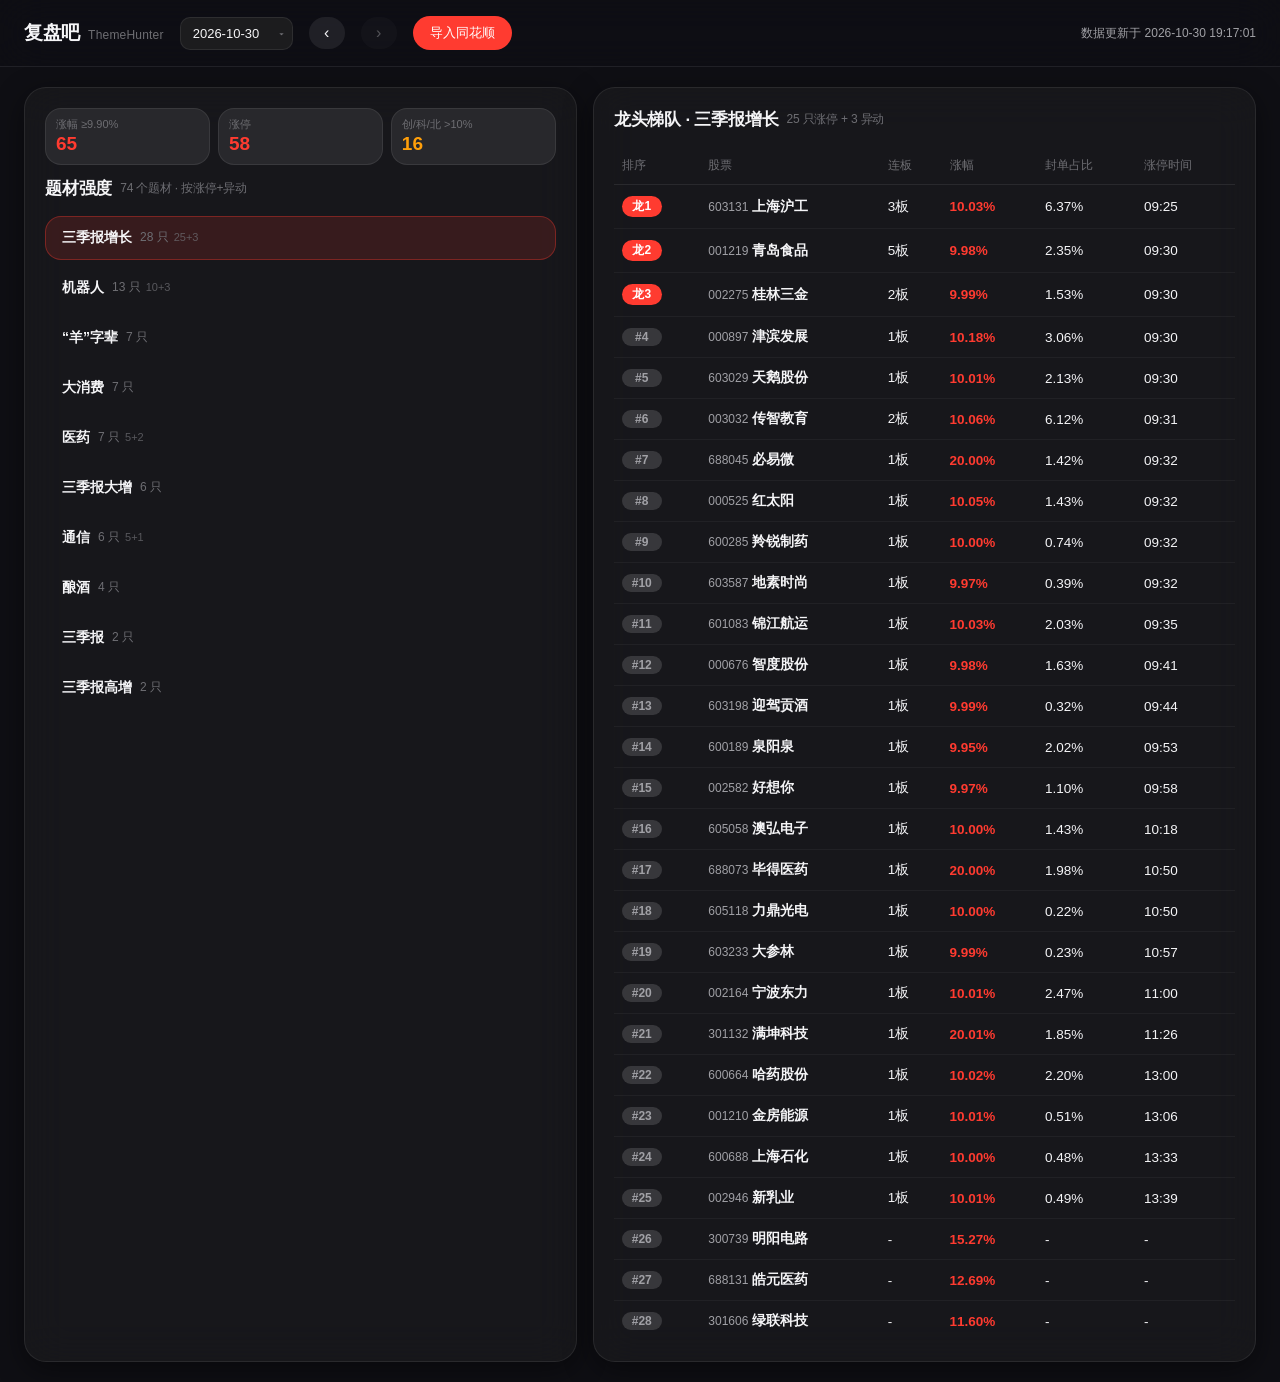
==== docs/index.html @ bc2ab932 "导入复盘吧（含静态站 + 框架同步）" ====
<!DOCTYPE html>
<html lang="zh-CN">
<head>
<meta charset="UTF-8">
<meta name="viewport" content="width=device-width, initial-scale=1.0, viewport-fit=cover">
<meta name="app-version" content="2">
<meta name="theme-color" content="#0f0f14" media="(prefers-color-scheme: dark)">
<meta name="theme-color" content="#f2f2f7" media="(prefers-color-scheme: light)">
<meta name="mobile-web-app-capable" content="yes">
<meta name="apple-mobile-web-app-capable" content="yes">
<meta name="apple-mobile-web-app-status-bar-style" content="black-translucent">
<meta name="apple-mobile-web-app-title" content="复盘吧">
<meta name="description" content="短线题材复盘：题材强度、龙头梯队、同花顺导入">
<link rel="manifest" href="./manifest.json">
<link rel="apple-touch-icon" href="[data-uri]">
<title>复盘吧 · ThemeHunter</title>
<link rel="stylesheet" href="./style.css?v=2">
</head>
<body class="static-page">
<header>
  <div class="head-row">
    <div class="brand">复盘吧 <span class="sub">ThemeHunter</span></div>
    <div class="date-field">
      <select id="dateSel" title="切换交易日"></select>
    </div>
  </div>
  <div class="head-row">
    <button id="btnPrev" title="更早的交易日">‹</button>
    <button id="btnNext" title="更新的交易日">›</button>
    <button id="btnThs" class="primary" title="生成同花顺导入用的代码图 / TXT">导入同花顺</button>
  </div>
  <div class="status" id="statusBar">加载中…</div>
</header>

<main>
  <section class="left">
    <div class="breadth" id="breadth">
      <div class="bd-card" id="bdUpCard">
        <span class="bd-label">涨幅 ≥9.90%</span>
        <span class="bd-num" id="bdUp">-</span>
      </div>
      <div class="bd-card" id="bdZtCard">
        <span class="bd-label">涨停</span>
        <span class="bd-num" id="bdZt">-</span>
      </div>
      <div class="bd-card" id="bdTechCard">
        <span class="bd-label">创/科/北 &gt;10%</span>
        <span class="bd-num" id="bdTech">-</span>
      </div>
    </div>
    <div class="bd-hint" id="bdHint"></div>
    <h2>题材强度 <span id="themeCount"></span></h2>
    <div id="themeList"></div>
    <div class="unassigned" id="unassignedBox" hidden>
      <div class="unassigned-head">未归纳个股 <b id="unassignedCount">0</b></div>
      <div id="unassignedList"></div>
    </div>
  </section>

  <section class="right">
    <div class="right-head">
      <h2 id="leaderTitle">龙头梯队 <span class="hint"><span class="only-wide">← 点击左侧题材查看</span><span class="only-narrow">↑ 先选上方题材</span></span></h2>
    </div>
    <table id="leaderTable">
      <thead>
        <tr>
          <th>排序</th><th>股票</th><th>连板</th><th>涨幅</th>
          <th>封单占比</th><th>涨停时间</th>
        </tr>
      </thead>
      <tbody></tbody>
    </table>
  </section>
</main>

<div id="thsModal" class="modal">
  <div class="modal-card">
    <div class="modal-head">
      <h3>导入同花顺 <span class="hint" id="thsSub"></span></h3>
      <button id="btnCloseThs" class="modal-close" title="关闭">×</button>
    </div>
    <div class="modal-body">
      <p class="ths-note" id="thsSummary"></p>
      <div class="ths-actions">
        <button id="thsImgBtn" class="primary">生成图片</button>
        <button id="thsTxtBtn">生成 TXT</button>
        <button id="thsCopyBtn">复制代码</button>
      </div>
      <div id="thsProgress" class="ths-note"></div>
      <div id="thsPreview"></div>
      <p class="ths-note">
        图片：长按图片 → 存储到照片，再到同花顺「自选股 → 添加股票 → 上传图片」。
        一张不超过 12 只，识别率最高。
      </p>
      <p class="ths-note">
        TXT / 复制：同花顺「添加股票 → 上传 txt」或直接粘贴。
        前置设置：同花顺「工具 → 系统设置 → 其他设置」勾选「复制文本时，自动识别股票代码」。
      </p>
    </div>
  </div>
</div>

<script src="./static.js?v=2"></script>
</body>
</html>
---- docs/style.css ----
/* ============================================================
   复盘吧 ThemeHunter · Apple iOS 深色座舱设计系统
   设计哲学：克制高级感 / 玻璃拟态 / 数据优先 / 红涨绿跌
   ============================================================ */

:root {
  color-scheme: dark;   /* 原生控件（下拉/日期/滚动条）跟随深色主题 */

  /* 背景三层 */
  --bg: #0f0f14;
  --bg-elevated: #1c1c1e;
  --glass: rgba(28, 28, 30, 0.65);
  --glass-strong: rgba(44, 44, 46, 0.72);
  --glass-border: rgba(255, 255, 255, 0.08);
  --glass-border-strong: rgba(255, 255, 255, 0.14);

  /* 文字三层 */
  --text: #f5f5f7;
  --text-secondary: #a1a1a6;
  --text-tertiary: #6e6e73;

  /* 语义色（中国：红涨绿跌）*/
  --up: #ff3b30;          /* 涨/主线/达标 */
  --down: #34c759;        /* 跌 */
  --gold: #ff9f0a;        /* 人工干预/警示 */
  --blue: #0a84ff;        /* 链接/信息 */
  --up-dim: rgba(255, 59, 48, 0.14);
  --gold-dim: rgba(255, 159, 10, 0.14);

  /* 中性透明（深色=白透明，浅色=黑透明）*/
  --fill-1: rgba(255, 255, 255, 0.08);
  --fill-2: rgba(255, 255, 255, 0.14);
  --fill-3: rgba(255, 255, 255, 0.06);
  --fill-line: rgba(255, 255, 255, 0.045);
  --scrollbar: rgba(255, 255, 255, 0.14);
  --header-bg: rgba(15, 15, 20, 0.72);

  /* 圆角 */
  --r-sm: 10px;
  --r-md: 16px;
  --r-lg: 22px;
  --r-pill: 999px;

  /* 间距 4pt 网格 */
  --s1: 4px; --s2: 8px; --s3: 12px; --s4: 16px; --s5: 20px; --s6: 24px; --s8: 32px;

  /* 缓动（非线性）*/
  --ease-expo: cubic-bezier(0.16, 1, 0.3, 1);
  --ease-spring: cubic-bezier(0.34, 1.56, 0.64, 1);

  /* 阴影层级 */
  --shadow-card: 0 8px 30px rgba(0, 0, 0, 0.45);
  --shadow-pop: 0 16px 48px rgba(0, 0, 0, 0.55);
}

/* 浅色模式（Apple 日间）*/
[data-theme="light"] {
  color-scheme: light;   /* 原生控件跟随浅色主题 */
  --bg: #f2f2f7;
  --bg-elevated: #ffffff;
  --glass: rgba(255, 255, 255, 0.72);
  --glass-strong: rgba(255, 255, 255, 0.92);
  --glass-border: rgba(0, 0, 0, 0.08);
  --glass-border-strong: rgba(0, 0, 0, 0.14);
  --text: #1c1c1e;
  --text-secondary: #3a3a3c;
  --text-tertiary: #8e8e93;
  --up: #ff3b30;
  --down: #34c759;
  --gold: #ff9500;
  --blue: #007aff;
  --up-dim: rgba(255, 59, 48, 0.1);
  --gold-dim: rgba(255, 149, 0, 0.12);
  --fill-1: rgba(0, 0, 0, 0.05);
  --fill-2: rgba(0, 0, 0, 0.1);
  --fill-3: rgba(0, 0, 0, 0.04);
  --fill-line: rgba(0, 0, 0, 0.04);
  --scrollbar: rgba(0, 0, 0, 0.16);
  --header-bg: rgba(242, 242, 247, 0.72);
  --shadow-card: 0 8px 30px rgba(0, 0, 0, 0.08);
  --shadow-pop: 0 16px 48px rgba(0, 0, 0, 0.16);
}

* { margin: 0; padding: 0; box-sizing: border-box; }

html, body {
  height: 100%;
  background: var(--bg);
  color: var(--text);
  font-family: -apple-system, BlinkMacSystemFont, "SF Pro Text", "PingFang SC",
    "Helvetica Neue", "Microsoft YaHei", sans-serif;
  font-size: 14px;
  -webkit-font-smoothing: antialiased;
  -moz-osx-font-smoothing: grayscale;
}

/* 数字等宽对齐 */
td {
  font-variant-numeric: tabular-nums;
  font-feature-settings: "tnum";
}

/* ============ 顶部导航（毛玻璃 sticky） ============ */
header {
  position: sticky; top: 0; z-index: 50;
  display: flex; align-items: center; gap: var(--s4);
  flex-wrap: wrap; row-gap: var(--s2);
  padding: var(--s4) var(--s6);
  background: var(--header-bg);
  backdrop-filter: blur(24px) saturate(180%);
  -webkit-backdrop-filter: blur(24px) saturate(180%);
  border-bottom: 1px solid var(--glass-border);
}
.brand {
  flex: 0 0 auto; white-space: nowrap;
  font-size: 19px; font-weight: 700; letter-spacing: -0.3px;
  display: flex; align-items: baseline; gap: var(--s2);
}
.brand .sub {
  font-size: 12px; font-weight: 500; color: var(--text-tertiary);
  letter-spacing: 0.2px;
}
.actions { flex: 1 1 auto; min-width: 0; display: flex; gap: var(--s2); align-items: center; flex-wrap: wrap; }

/* 更多操作面板：桌面端摊平成一排按钮（不占额外空间），手机端才变成弹出浮层 */
.more-panel { display: contents; }
#btnMore { display: none; }

/* 桌面/手机差异化提示文案 */
.only-narrow { display: none; }
.status {
  margin-left: auto; flex: 0 1 auto; color: var(--text-secondary); font-size: 12px;
  white-space: nowrap; max-width: 300px; overflow: hidden; text-overflow: ellipsis;
}

/* ============ 按钮（胶囊） ============ */
button {
  font-family: inherit; font-size: 13px; font-weight: 500;
  color: var(--text);
  background: var(--fill-1);
  border: 1px solid transparent;
  border-radius: var(--r-pill);
  padding: 7px 16px;
  cursor: pointer;
  transition: transform 0.18s var(--ease-spring), background 0.2s var(--ease-expo),
    border-color 0.2s var(--ease-expo), opacity 0.2s;
  -webkit-tap-highlight-color: transparent;
}
button:hover { background: var(--fill-2); }
button:active { transform: scale(0.92); filter: brightness(1.35); }
button.primary { background: var(--up); color: #fff; }
button.primary:hover { background: #ff544b; }
button.ghost { background: transparent; border-color: var(--glass-border); }
button.danger { color: var(--gold); border-color: rgba(255, 159, 10, 0.4); }
button.danger:hover { background: var(--gold-dim); }

/* 主题切换按钮（圆形）*/
.theme-btn {
  width: 36px; height: 36px; padding: 0; flex-shrink: 0;
  border-radius: 50%;
  font-size: 17px; line-height: 1;
  display: flex; align-items: center; justify-content: center;
  background: var(--fill-1);
}
.theme-btn:hover { background: var(--fill-2); }

input[type="date"], input[type="text"], select {
  font-family: inherit; font-size: 13px;
  color: var(--text);
  background: var(--bg-elevated);
  border: 1px solid var(--glass-border);
  border-radius: var(--r-sm);
  padding: 7px 12px;
  outline: none;
  transition: border-color 0.2s var(--ease-expo), background 0.2s;
}

/* 日期字段：原生 date 输入 + 休市标注（如 2026-10-24（休市中））拼成一个胶囊 */
.date-field {
  display: inline-flex; flex: 0 0 auto; align-items: center;
  background: var(--bg-elevated);
  border: 1px solid var(--glass-border);
  border-radius: var(--r-sm);
  padding-right: 10px;
  transition: border-color 0.2s var(--ease-expo), background 0.2s var(--ease-expo);
}
.date-field:focus-within {
  border-color: var(--up);
  background: var(--glass-strong);
}
.date-field input[type="date"] {
  width: 132px;
  border: none; background: transparent;
  padding: 7px 4px 7px 12px;
}
.date-field input[type="date"]:focus { border-color: transparent; background: transparent; }
.date-suffix {
  font-size: 12px; font-weight: 600; color: var(--gold);
  white-space: nowrap; letter-spacing: -0.2px;
}
.date-suffix:empty { display: none; }
.date-data {
  font-size: 11px; color: var(--text-tertiary);
  white-space: nowrap; padding-left: 8px; margin-left: 2px;
  border-left: 1px solid var(--glass-border);
  font-variant-numeric: tabular-nums;
}
.date-data.warn { color: var(--gold); font-weight: 600; }

.update-btn {
  background: var(--gold-dim); color: var(--gold);
  border: 1px solid rgba(255, 214, 10, 0.35);
  font-weight: 600;
  animation: updatePulse 2.4s ease-in-out infinite;
}
.update-btn:hover { background: rgba(255, 214, 10, 0.22); color: var(--gold); }
@keyframes updatePulse {
  0%, 100% { box-shadow: 0 0 0 0 rgba(255, 214, 10, 0); }
  50% { box-shadow: 0 0 0 5px rgba(255, 214, 10, 0.12); }
}

/* 个股查询 */
.search-field input[type="search"] {
  font-family: inherit; font-size: 13px; color: var(--text);
  background: var(--bg-elevated);
  border: 1px solid var(--glass-border);
  border-radius: var(--r-sm);
  padding: 7px 12px;
  width: 168px;
  outline: none;
  transition: border-color 0.2s var(--ease-expo), background 0.2s;
}
.search-field input[type="search"]:focus { border-color: var(--up); background: var(--glass-strong); }
.search-field input[type="search"]::-webkit-search-cancel-button { opacity: 0.6; }
.search-field { position: relative; }
.search-suggest {
  position: absolute; top: calc(100% + 6px); left: 0;
  min-width: 280px; max-height: 340px; overflow-y: auto;
  background: var(--bg-elevated);
  border: 1px solid var(--glass-border-strong);
  border-radius: var(--r-md);
  box-shadow: var(--shadow-pop);
  padding: 6px;
  display: none;
  z-index: 210;
}
.search-suggest.open { display: block; }
.suggest-item {
  display: flex; align-items: center; gap: var(--s2);
  padding: 9px 12px; border-radius: var(--r-sm);
  cursor: pointer; font-size: 13px;
  transition: background 0.15s var(--ease-expo);
}
.suggest-item:hover { background: var(--fill-2); }
.suggest-code { color: var(--text-secondary); font-variant-numeric: tabular-nums; }
.suggest-name { font-weight: 600; }
.suggest-status { margin-left: auto; font-size: 11px; font-weight: 600; color: var(--up); }
.suggest-empty { padding: 12px; color: var(--text-tertiary); font-size: 13px; }

.modal {
  position: fixed; inset: 0; z-index: 300;
  display: none; align-items: flex-start; justify-content: center;
  padding: 7vh 16px;
  background: rgba(0, 0, 0, 0.55);
  backdrop-filter: blur(6px);
  -webkit-backdrop-filter: blur(6px);
}
.modal.open { display: flex; }
.modal-card {
  width: min(640px, 100%); max-height: 78vh;
  display: flex; flex-direction: column;
  background: var(--bg-elevated);
  border: 1px solid var(--glass-border-strong);
  border-radius: var(--r-lg);
  box-shadow: var(--shadow-pop);
  overflow: hidden;
}
.modal-head {
  display: flex; align-items: center; justify-content: space-between;
  padding: var(--s4) var(--s5);
  border-bottom: 1px solid var(--glass-border);
}
.modal-head h3 { font-size: 15px; font-weight: 700; }
.modal-close {
  background: transparent; border: none; padding: 0 4px;
  font-size: 22px; line-height: 1; color: var(--text-tertiary);
}
.modal-body { padding: var(--s4) var(--s5) var(--s5); overflow-y: auto; }
.modal-foot {
  display: flex; justify-content: flex-end; gap: var(--s2);
  padding: var(--s4) var(--s5);
  border-top: 1px solid var(--glass-border);
}

/* 手动归纳到题材 */
.modal-card.narrow { width: min(440px, 100%); }
#assignFilter { width: 100%; }
#assignList {
  margin-top: 10px; max-height: 46vh; overflow-y: auto;
  display: flex; flex-direction: column; gap: 4px;
}
.assign-item {
  display: flex; align-items: center; gap: 10px;
  padding: 9px 12px; border: 1px solid var(--glass-border);
  border-radius: var(--r-sm); cursor: pointer; font-size: 13px;
  transition: background 0.15s var(--ease-expo), border-color 0.15s;
}
.assign-item:hover { background: var(--fill-2); border-color: var(--glass-border-strong); }
.assign-name { font-weight: 600; overflow: hidden; text-overflow: ellipsis; white-space: nowrap; }
.assign-count {
  margin-left: auto; flex-shrink: 0; font-size: 12px;
  color: var(--text-secondary); font-variant-numeric: tabular-nums;
}
.assign-empty { font-size: 12px; color: var(--text-tertiary); padding: 12px 2px; }

/* 剪贴板分次复制 */
.clip-hint { font-size: 13px; color: var(--text-secondary); margin-bottom: var(--s3); line-height: 1.5; }
.clip-group {
  display: flex; align-items: center; gap: var(--s3);
  padding: 11px 14px; margin-bottom: 8px;
  border: 1px solid var(--glass-border);
  border-radius: var(--r-md);
  transition: background 0.2s var(--ease-expo), border-color 0.2s;
}
.clip-group .clip-no { font-weight: 600; }
.clip-group .clip-size { color: var(--text-secondary); font-size: 13px; font-variant-numeric: tabular-nums; }
.clip-group .clip-status { margin-left: auto; font-size: 13px; font-weight: 600; }
.clip-group.done { border-color: var(--down); }
.clip-group.done .clip-status { color: var(--down); }
.clip-group.current { background: var(--up-dim); border-color: var(--up); }
.clip-group.current .clip-status { color: var(--up); }

/* 导入同花顺：范围切换 + 文件导出 */
.seg {
  display: inline-flex; gap: 2px; padding: 3px;
  background: var(--fill-1);
  border-radius: var(--r-pill);
  margin-bottom: var(--s3);
}
.seg-btn {
  border: 1px solid transparent; background: transparent;
  padding: 6px 15px; border-radius: var(--r-pill);
  font-size: 13px; font-weight: 600; color: var(--text-secondary);
  transition: background 0.2s var(--ease-expo), color 0.2s var(--ease-expo);
}
.seg-btn:hover { background: transparent; color: var(--text); }
.seg-btn.on {
  background: var(--bg-elevated); color: var(--text);
  border-color: var(--glass-border);
}

.ths-sec {
  margin-top: var(--s4); padding-top: var(--s4);
  border-top: 1px solid var(--fill-line);
}
.ths-sec-head {
  display: flex; align-items: baseline; gap: var(--s2); flex-wrap: wrap;
  font-size: 13px; font-weight: 600; margin-bottom: var(--s3);
}
.ths-sec-head .hint { font-weight: 400; font-size: 11px; color: var(--text-tertiary); }

.ths-opt {
  display: flex; align-items: center; gap: 8px;
  font-size: 13px; color: var(--text-secondary);
  margin-bottom: 7px; cursor: pointer;
}
.ths-opt[hidden] { display: none; }
.ths-opt input { width: 15px; height: 15px; accent-color: var(--up); cursor: pointer; }

.ths-actions { display: flex; gap: var(--s2); flex-wrap: wrap; margin: var(--s3) 0; }

.ths-note { font-size: 12px; line-height: 1.6; color: var(--text-tertiary); margin-top: 6px; }
.ths-note:empty { display: none; }

.ths-file {
  display: flex; align-items: center; gap: var(--s3);
  padding: 9px 12px; margin-bottom: 6px;
  border: 1px solid var(--glass-border);
  border-radius: var(--r-md);
}
.ths-file-name {
  font-size: 13px; font-weight: 500;
  overflow: hidden; text-overflow: ellipsis; white-space: nowrap;
}
.ths-count {
  margin-left: auto; flex-shrink: 0;
  font-size: 12px; color: var(--text-secondary);
  font-variant-numeric: tabular-nums;
}
.ths-loc { padding: 4px 11px; font-size: 12px; flex-shrink: 0; }

.stock-result + .stock-result { margin-top: var(--s3); padding-top: var(--s3); border-top: 1px solid var(--fill-line); }
.sc-head { display: flex; align-items: baseline; gap: var(--s2); flex-wrap: wrap; }
.sc-name { font-size: 16px; font-weight: 700; }
.sc-code { font-size: 12px; color: var(--text-secondary); font-variant-numeric: tabular-nums; }
.sc-badge {
  font-size: 11px; font-weight: 600; padding: 2px 8px; border-radius: var(--r-pill);
  background: var(--up-dim); color: var(--up);
}
.sc-badge.alt { background: var(--gold-dim); color: var(--gold); }
.sc-badge.none { background: var(--fill-1); color: var(--text-tertiary); }
.sc-reason {
  margin-top: var(--s2); font-size: 13px; line-height: 1.6;
  color: var(--text); word-break: break-all;
}
.sc-reason b { color: var(--text-secondary); font-weight: 600; }
.sc-stats {
  display: flex; flex-wrap: wrap; gap: var(--s3);
  margin-top: 6px; font-size: 12px; color: var(--text-secondary);
  font-variant-numeric: tabular-nums;
}
.sc-stats b { color: var(--text); font-weight: 600; }
.sc-section { margin-top: var(--s2); font-size: 12px; color: var(--text-secondary); line-height: 1.9; }
.sc-tag {
  display: inline-block; padding: 1px 8px; margin: 0 4px 4px 0;
  border-radius: var(--r-pill); background: var(--fill-1);
  color: var(--text); font-size: 12px;
}
.sc-tag.hot { background: var(--up-dim); color: var(--up); }
.sc-note { font-size: 12px; color: var(--text-tertiary); margin-top: var(--s2); }

/* 补全候选 */
.cand-group { margin-bottom: var(--s3); }
.cand-head { font-size: 12px; font-weight: 700; color: var(--text-secondary); margin-bottom: 4px; }
.cand-row {
  display: flex; align-items: baseline; gap: var(--s2);
  padding: 6px 0; border-bottom: 1px solid var(--fill-line);
  font-size: 13px;
}
.cand-row .sc-name { font-size: 13px; }
.cand-reason {
  margin-left: auto; max-width: 46%; text-align: right;
  color: var(--text-tertiary); font-size: 12px;
  overflow: hidden; text-overflow: ellipsis; white-space: nowrap;
}


/* 下拉框：去掉原生箭头，用自定义中灰箭头（深浅主题都清楚）*/
select {
  appearance: none;
  -webkit-appearance: none;
  padding-right: 30px;
  background: var(--bg-elevated) url("data:image/svg+xml,%3Csvg xmlns='http://www.w3.org/2000/svg' width='10' height='6'%3E%3Cpath d='M1 1l4 4 4-4' stroke='%238a8a8e' stroke-width='1.5' fill='none' stroke-linecap='round'/%3E%3C/svg%3E") no-repeat right 12px center;
}

/* 日期框日历图标：由 color-scheme 自动适配深浅主题 */
input[type="date"]::-webkit-calendar-picker-indicator {
  opacity: 0.75;
  cursor: pointer;
}
[data-theme="light"] input[type="date"]::-webkit-calendar-picker-indicator {
  opacity: 0.55;
}

input:focus, select:focus { border-color: var(--up); background: var(--glass-strong); }
select#historySelect { max-width: 150px; }
/* 下拉展开的选项：背景/文字都跟随主题 */
select option {
  background: var(--bg-elevated);
  color: var(--text);
}

/* 自定义历史回顾下拉（完全可控，Windows 下原生 option 样式失效的替代）*/
.dropdown { position: relative; display: inline-block; }
.dropdown-menu {
  position: absolute; top: calc(100% + 6px); left: 0;
  min-width: 150px; max-height: 320px; overflow-y: auto;
  background: var(--bg-elevated);
  border: 1px solid var(--glass-border-strong);
  border-radius: var(--r-md);
  box-shadow: var(--shadow-pop);
  padding: 6px;
  display: none;
  z-index: 200;
}
.dropdown.open .dropdown-menu { display: block; }
.dropdown-item {
  padding: 9px 14px;
  border-radius: var(--r-sm);
  cursor: pointer;
  font-size: 13px;
  color: var(--text);
  font-variant-numeric: tabular-nums;
  transition: background 0.15s var(--ease-expo);
}
.dropdown-item:hover { background: var(--fill-2); }
.dropdown-menu::-webkit-scrollbar { width: 6px; }
.dropdown-menu::-webkit-scrollbar-thumb { background: var(--scrollbar); border-radius: 3px; }

/* ============ 主布局 ============ */
main {
  display: grid;
  grid-template-columns: minmax(340px, 5fr) minmax(420px, 6fr);
  gap: var(--s4);
  padding: var(--s5) var(--s6);
  max-width: 1500px;
  margin: 0 auto;
}

/* 情绪宽度三连卡 */
.breadth {
  display: grid; grid-template-columns: repeat(3, minmax(0, 1fr));
  gap: 8px; margin-bottom: var(--s3);
}
.bd-card {
  display: flex; flex-direction: column; gap: 1px;
  padding: 8px 10px;
  min-width: 0;                 /* 否则 nowrap 的标签会把 grid 轨道撑破 */
  background: var(--fill-1);
  border: 1px solid var(--glass-border);
  border-radius: var(--r-md);
}
.bd-label {
  font-size: 11px; color: var(--text-tertiary);
  white-space: nowrap; overflow: hidden; text-overflow: ellipsis;
}
.bd-num {
  font-size: 19px; font-weight: 700; line-height: 1.2;
  font-variant-numeric: tabular-nums; color: var(--text);
}
#bdUpCard .bd-num, #bdZtCard .bd-num { color: var(--up); }
#bdTechCard .bd-num { color: var(--gold); }
.bd-num.na { color: var(--text-tertiary) !important; }
.bd-hint { font-size: 11px; color: var(--text-tertiary); margin: -4px 0 var(--s3); }
.bd-hint:empty { display: none; }

section {
  background: var(--glass);
  backdrop-filter: blur(20px) saturate(180%);
  -webkit-backdrop-filter: blur(20px) saturate(180%);
  border: 1px solid var(--glass-border);
  border-radius: var(--r-lg);
  padding: var(--s5);
  box-shadow: var(--shadow-card);
  min-height: 60vh;
}

h2 {
  font-size: 17px; font-weight: 700; letter-spacing: -0.2px;
  margin-bottom: var(--s4); display: flex; align-items: center; gap: var(--s2);
}
h2 .hint, h2 span { color: var(--text-tertiary); font-size: 12px; font-weight: 400; }

/* ============ 题材列表 ============ */
#themeList { max-height: 480px; overflow-y: auto; display: flex; flex-direction: column; gap: 6px; }
#themeList::-webkit-scrollbar { width: 6px; }
#themeList::-webkit-scrollbar-thumb { background: rgba(255,255,255,0.12); border-radius: 3px; }

.theme-item {
  display: flex; justify-content: space-between; align-items: center;
  padding: 12px 16px;
  border-radius: var(--r-md);
  cursor: pointer;
  border: 1px solid transparent;
  transition: transform 0.18s var(--ease-spring), background 0.2s var(--ease-expo),
    border-color 0.2s;
}
.theme-item:hover { background: rgba(255, 255, 255, 0.06); transform: translateX(3px); }
.theme-item.active {
  background: var(--up-dim);
  border-color: rgba(255, 59, 48, 0.35);
}
.theme-item .t-name { font-weight: 600; display: flex; align-items: center; gap: var(--s2); }
.theme-item .t-count { color: var(--text-tertiary); font-size: 12px; font-weight: 400; }
.theme-item .t-split {
  font-style: normal; font-size: 11px; margin-left: 5px;
  color: var(--text-tertiary); opacity: 0.75;
}

/* ============ 未归纳个股（涨停但没归入主线板块） ============ */
.unassigned {
  margin-top: var(--s3); padding-top: var(--s3);
  border-top: 1px solid var(--glass-border);
}
.unassigned-head {
  font-size: 13px; font-weight: 600; color: var(--text-secondary);
  margin-bottom: var(--s2);
}
.unassigned-head b { color: var(--gold); font-weight: 700; }
#unassignedList { display: flex; flex-direction: column; gap: 4px; max-height: 260px; overflow-y: auto; }
.unassigned-empty { font-size: 12px; color: var(--text-tertiary); padding: var(--s2) 0; }
.unassigned-item {
  display: flex; align-items: center; gap: var(--s2);
  padding: 6px 10px; border-radius: var(--r-sm);
  cursor: pointer; font-size: 12px;
  transition: background 0.15s var(--ease-expo);
}
.unassigned-item:hover { background: var(--fill-2); }
.unassigned-code { color: var(--text-secondary); font-variant-numeric: tabular-nums; }
.unassigned-name { font-weight: 600; }
.unassigned-status {
  font-size: 10px; font-weight: 600; color: var(--blue);
  background: var(--fill-1); padding: 1px 6px; border-radius: var(--r-pill);
  flex-shrink: 0;
}
.unassigned-reason {
  color: var(--text-tertiary); font-size: 11px; flex: 1; text-align: right;
  overflow: hidden; text-overflow: ellipsis; white-space: nowrap;
}
.unassigned-add {
  flex-shrink: 0; padding: 2px 9px; font-size: 11px;
  background: transparent; border: 1px solid var(--glass-border);
  color: var(--text-secondary);
}
.unassigned-add:hover {
  background: var(--up-dim); color: var(--up); border-color: var(--up);
}

/* ============ 龙头梯队表 ============ */
.right-head { display: flex; justify-content: space-between; align-items: center; margin-bottom: var(--s4); gap: var(--s3); }
.right-head h2 { margin-bottom: 0; }
.right-tools { display: flex; gap: var(--s2); flex-shrink: 0; }

#leaderTable { width: 100%; border-collapse: separate; border-spacing: 0; }
#leaderTable th {
  text-align: left; padding: 10px 8px; white-space: nowrap;
  color: var(--text-tertiary); font-size: 12px; font-weight: 500;
  border-bottom: 1px solid var(--glass-border);
}
#leaderTable td {
  padding: 11px 8px; white-space: nowrap;
  font-size: 13.5px;
  border-bottom: 1px solid var(--fill-line);
}
#leaderTable tbody tr { transition: background 0.15s var(--ease-expo); }
#leaderTable tbody tr:hover { background: var(--fill-line); }
#leaderTable tbody tr:last-child td { border-bottom: none; }

.rank-badge {
  display: inline-block; min-width: 40px; text-align: center;
  background: var(--up); color: #fff;
  border-radius: var(--r-pill);
  padding: 2px 10px; font-size: 12px; font-weight: 700;
}
.rank-badge.dim {
  background: var(--fill-2);
  color: var(--text-secondary);
}
.rank-badge.overridden { background: var(--gold); }
td .sub-rank { color: var(--gold); font-size: 11px; margin-left: 4px; }

.stock-code { color: var(--text-secondary); font-size: 12px; margin-right: 4px; }
.pct { color: var(--up); font-weight: 600; }
.stock-name { font-weight: 600; white-space: nowrap; }

/* 个股悬浮卡（梯队悬停）—— 必须用 id 选择器，避免与搜索结果卡 .stock-result 冲突 */
#stockCard {
  position: fixed; z-index: 250;
  width: 332px; max-height: 74vh; overflow-y: auto;
  padding: 13px 15px 11px;
  border-radius: var(--r-md);
  background: var(--bg-elevated);
  border: 1px solid var(--glass-border-strong);
  box-shadow: var(--shadow-pop);
  opacity: 0; transform: translateY(4px);
  pointer-events: none;
  transition: opacity 0.14s var(--ease-expo), transform 0.14s var(--ease-expo);
}
#stockCard.show { opacity: 1; transform: none; }
.sc-loading { font-size: 12px; color: var(--text-tertiary); padding: 4px 2px; }
.sc-head { display: flex; align-items: center; gap: 8px; }
.sc-name { font-size: 15px; font-weight: 700; }
.sc-status {
  font-size: 10px; font-weight: 600; padding: 1px 8px; border-radius: var(--r-pill);
  background: var(--up-dim); color: var(--up); flex-shrink: 0;
}
.sc-status.s0 { background: var(--gold-dim); color: var(--gold); }
.sc-status.s2 { background: var(--fill-1); color: var(--blue); }
.sc-sub {
  display: flex; align-items: baseline; gap: 10px; margin-top: 3px;
  font-variant-numeric: tabular-nums;
}
.sc-code { font-size: 12px; color: var(--text-secondary); }
.sc-pct { font-size: 13px; font-weight: 700; color: var(--up); }
.sc-lb { font-size: 12px; color: var(--text-secondary); }
.sc-sec { margin-top: 10px; padding-top: 9px; border-top: 1px solid var(--fill-line); }
.sc-lab { font-size: 11px; color: var(--text-tertiary); margin-bottom: 6px; }
.sc-note { opacity: 0.7; margin-left: 3px; }
.sc-kws { display: flex; flex-wrap: wrap; gap: 5px; }
.sc-kw, .sc-theme, .sc-common, .sc-cpt {
  font-size: 11px; padding: 2px 8px; border-radius: var(--r-pill);
  background: var(--fill-1); color: var(--text);
  max-width: 100%; overflow: hidden; text-overflow: ellipsis; white-space: nowrap;
}
.sc-kw { background: var(--up-dim); color: var(--up); font-weight: 600; }
.sc-theme { background: var(--gold-dim); color: var(--gold); font-weight: 600; }
.sc-theme i { font-style: normal; opacity: 0.7; margin-left: 4px; font-weight: 400; }
.sc-common { color: var(--text-secondary); }
.sc-common i { font-style: normal; opacity: 0.65; margin-left: 3px; }
.sc-cpt { color: var(--text-tertiary); }
.sc-peers {
  margin-top: 7px; font-size: 11px; color: var(--text-secondary);
  line-height: 1.9;
}
.sc-peer { margin-right: 8px; white-space: nowrap; }
.sc-peer i { font-style: normal; opacity: 0.6; margin-left: 2px; }
.sc-foot {
  margin-top: 10px; padding-top: 8px; border-top: 1px solid var(--fill-line);
  font-size: 11px; color: var(--text-tertiary); font-variant-numeric: tabular-nums;
}
.sc-recent { display: flex; flex-direction: column; gap: 3px; }
.sc-recent-row {
  display: grid; grid-template-columns: 42px 40px minmax(0, 1fr);
  gap: 6px; font-size: 11px; line-height: 1.5;
}
.sc-rd { color: var(--text-tertiary); font-variant-numeric: tabular-nums; }
.sc-rt { color: var(--text-secondary); font-variant-numeric: tabular-nums; }
.sc-rr {
  color: var(--text-secondary);
  overflow: hidden; text-overflow: ellipsis; white-space: nowrap;
}

.adj { white-space: nowrap; }
.adj button {
  padding: 3px 9px; margin-right: 3px; font-size: 12px;
  background: var(--fill-3);
}
.adj button:hover { background: var(--up-dim); color: var(--up); }

.intervention {
  margin-top: var(--s4); padding-top: var(--s3);
  color: var(--text-tertiary); font-size: 12px;
  border-top: 1px solid var(--glass-border);
}
.intervention b { color: var(--gold); font-weight: 700; }

/* ============ 配参抽屉（毛玻璃） ============ */
/* ============ 题材框架面板 ============ */
.modal-card.wide { width: min(820px, 100%); }
#fwQuery { width: 100%; }
.fw-match {
  margin-top: 8px; padding: 8px 10px; min-height: 0;
  font-size: 13px; line-height: 1.7;
  background: var(--fill-1); border-radius: var(--r-md);
}
.fw-match:empty { display: none; }
.fw-match b { font-weight: 700; color: var(--up); }
.fw-add { display: flex; gap: var(--s2); margin-top: var(--s3); flex-wrap: wrap; }
.fw-add input { flex: 1 1 140px; min-width: 0; }
.fw-add button { flex-shrink: 0; }
.fw-actions {
  display: flex; align-items: center; gap: var(--s2);
  margin: var(--s3) 0; font-size: 12px; flex-wrap: wrap;
}
.fw-actions button { flex-shrink: 0; white-space: nowrap; }
.fw-filter {
  margin-left: auto; display: flex; align-items: center; gap: 5px;
  font-size: 12px; color: var(--text-secondary);
}
#fwList { margin-top: var(--s2); }
.fw-group { border-top: 1px solid var(--glass-border); padding: 6px 0; }
.fw-row {
  display: flex; align-items: center; gap: 8px;
  padding: 4px 6px; border-radius: 6px;
}
.fw-row:hover { background: var(--fill-1); }
.fw-row.off { opacity: 0.42; }
.fw-label { font-size: 13px; font-weight: 700; }
.fw-subs .fw-label { font-weight: 400; color: var(--text-secondary); }
.fw-badge {
  font-size: 10px; font-weight: 600; padding: 1px 6px;
  border-radius: var(--r-pill);
  background: var(--fill-2); color: var(--text-tertiary);
}
.fw-badge.manual { background: var(--gold-dim); color: var(--gold); }
.fw-badge.exact { background: var(--up-dim); color: var(--up); }
.fw-note { font-size: 11px; color: var(--text-tertiary); }
.fw-row-actions {
  margin-left: auto; display: flex; gap: 4px;
  opacity: 0; transition: opacity 0.15s ease;
}
.fw-row:hover .fw-row-actions { opacity: 1; }
.fw-row-actions button {
  font-size: 11px; padding: 2px 8px;
  background: var(--fill-2); border: none; border-radius: 6px;
  color: var(--text-secondary);
}
.fw-row-actions button:hover { color: var(--text); }
.fw-subs {
  margin-left: 14px; padding-left: 10px;
  border-left: 1px solid var(--glass-border);
}
.fw-add-sub {
  margin: 4px 0 2px; font-size: 11px; padding: 2px 8px;
  background: transparent; border: 1px dashed var(--glass-border);
  border-radius: 6px; color: var(--text-tertiary);
}

/* ============ 响应式 ============ */

/* --- 平板 / 窄桌面：双栏改单栏 --- */
@media (max-width: 900px) {
  main { grid-template-columns: 1fr; padding: var(--s3); }
  section { min-height: 0; }
  .fw-row-actions { opacity: 1; }
}

/* --- 手机（≤720px）：重排成 App 布局 --- */
@media (max-width: 720px) {
  /* 头部：三行 grid —— 品牌+日期+更多 / 搜索 / 主按钮 */
  header {
    position: relative;      /* 不再吸顶：手机上三行头部挡内容太多 */
    display: grid;
    grid-template-columns: 1fr auto auto;
    gap: 8px;
    align-items: center;
    padding: 10px 12px;
  }
  .brand { grid-column: 1; grid-row: 1; font-size: 16px; }
  .brand .sub { display: none; }
  .actions { display: contents; }
  .only-wide { display: none; }
  .only-narrow { display: inline; }

  .date-field { grid-column: 2; grid-row: 1; padding-right: 6px; }
  .date-field input[type="date"] { width: 106px; font-size: 12.5px; padding: 6px 2px 6px 8px; }
  .date-suffix { font-size: 11px; }
  .date-data { display: none; }

  .search-field { grid-column: 1 / -1; grid-row: 2; }
  .search-field input[type="search"] { width: 100%; padding: 9px 12px; font-size: 14px; }
  .search-suggest { left: 0; right: 0; min-width: 0; max-height: 52vh; }

  #btnRun { grid-column: 1; grid-row: 3; height: 42px; font-size: 14px; padding: 0 12px; }
  #btnClipboard { grid-column: 2 / -1; grid-row: 3; height: 42px; font-size: 14px; padding: 0 12px; }

  #btnMore {
    grid-column: 3; grid-row: 1;
    display: flex; align-items: center; justify-content: center;
    width: 40px; height: 38px; padding: 0;
    font-size: 20px; line-height: 1;
    border-radius: var(--r-sm);
  }
  header.more-open #btnMore { background: var(--fill-2); color: var(--up); }

  /* 更多操作：弹出浮层，不再挤占头部 */
  .more-panel {
    position: absolute; top: calc(100% + 6px); right: 10px;
    z-index: 130;
    display: none; flex-direction: column; align-items: stretch; gap: 4px;
    min-width: 172px; padding: 8px;
    background: var(--bg-elevated);
    border: 1px solid var(--glass-border-strong);
    border-radius: var(--r-md);
    box-shadow: var(--shadow-pop);
  }
  header.more-open .more-panel { display: flex; }
  .more-panel .dropdown { width: 100%; }
  .more-panel .dropdown-btn {
    width: 100%; text-align: left;
    padding: 10px 12px; border-radius: var(--r-sm); font-size: 13px;
    background: var(--fill-1); border: none;
  }
  .more-panel .dropdown-menu { left: 0; right: 0; min-width: 0; max-height: 50vh; }
  .more-panel button { width: 100%; text-align: left; padding: 10px 12px; border-radius: var(--r-sm); font-size: 13px; }
  .more-panel .theme-btn {
    width: 100%; height: auto; border-radius: var(--r-sm);
    font-size: 13px; justify-content: flex-start; gap: 6px;
  }
  [data-theme="dark"] .more-panel .theme-btn::after { content: "切到浅色"; }
  [data-theme="light"] .more-panel .theme-btn::after { content: "切到深色"; }

  .status {
    grid-column: 1 / -1; grid-row: 4;
    margin-left: 0; max-width: none; font-size: 11px;
    white-space: normal; line-height: 1.4;
  }
  .status:empty { display: none; }

  /* 主体 */
  main { padding: 10px 10px calc(24px + env(safe-area-inset-bottom, 0px)); gap: 10px; }
  section { padding: 14px; border-radius: 18px; }
  h2 { font-size: 15px; margin-bottom: 10px; }
  h2 .hint, h2 span { font-size: 11px; }

  .breadth { gap: 6px; }
  .bd-card { padding: 7px 9px; border-radius: 12px; }
  .bd-label { font-size: 10px; }
  .bd-num { font-size: 17px; }
  .bd-hint { font-size: 10px; }

  /* 题材列表：不再内嵌滚动，跟着页面滚 */
  #themeList { max-height: none; gap: 4px; }
  .theme-item { padding: 12px 12px; border-radius: 12px; }
  .theme-item:hover { background: transparent; transform: none; }
  .theme-item:active { background: var(--fill-1); }
  .theme-item .t-name { font-size: 14px; }

  #unassignedList { max-height: none; }
  .unassigned-item { padding: 8px 6px; }
  .unassigned-reason { max-width: 38%; }

  .right-head { flex-wrap: nowrap; align-items: flex-start; gap: 8px; margin-bottom: 8px; }
  .right-head h2 { display: block; font-size: 15px; flex: 1 1 auto; min-width: 0; line-height: 1.3; }
  .right-head h2 .hint { display: block; font-size: 10.5px; margin-top: 2px; line-height: 1.35; }
  .right-tools { flex-shrink: 0; }
  .right-tools button { padding: 7px 11px; font-size: 12px; }

  /* 龙头梯队：表格 → 两行卡片 */
  #leaderTable { display: block; }
  #leaderTable thead { display: none; }
  #leaderTable tbody { display: block; }
  #leaderTable tr {
    display: grid;
    grid-template-columns: auto minmax(0, 1fr) auto auto;
    column-gap: 10px; row-gap: 2px;
    align-items: center;
    padding: 11px 2px;
    border-bottom: 1px solid var(--fill-line);
  }
  #leaderTable tbody tr:hover { background: transparent; }
  #leaderTable tbody tr:active { background: var(--fill-1); }
  #leaderTable tbody tr:last-child { border-bottom: none; }
  #leaderTable td {
    display: block; padding: 0; border: none;
    white-space: normal; font-size: 13.5px;
  }
  #leaderTable td:nth-child(1) { grid-column: 1; grid-row: 1 / span 2; align-self: center; }
  #leaderTable td:nth-child(2) { grid-column: 2; grid-row: 1; display: flex; align-items: baseline; gap: 4px; overflow: hidden; }
  #leaderTable td:nth-child(3) { grid-column: 3; grid-row: 1; font-size: 12px; font-weight: 600; color: var(--gold); }
  #leaderTable td:nth-child(4) { grid-column: 4; grid-row: 1; text-align: right; }
  #leaderTable td:nth-child(5) { grid-column: 3; grid-row: 2; font-size: 11px; color: var(--text-tertiary); }
  #leaderTable td:nth-child(6) { grid-column: 4; grid-row: 2; text-align: right; font-size: 11px; color: var(--text-tertiary); }
  #leaderTable td:nth-child(5)::before { content: "封单 "; opacity: 0.7; }
  #leaderTable td:nth-child(6)::before { content: "上板 "; opacity: 0.7; }
  .rank-badge { min-width: 40px; font-size: 11px; padding: 2px 8px; }
  .stock-code { font-size: 11.5px; margin-right: 0; }
  .stock-name { font-size: 14px; overflow: hidden; text-overflow: ellipsis; white-space: nowrap; }
  td .sub-rank { font-size: 10px; }

  /* 弹窗：底部抽屉式，接近原生 App */
  .modal { padding: 0; align-items: flex-end; }
  .modal-card,
  .modal-card.wide,
  .modal-card.narrow {
    width: 100%; max-width: 100%;
    max-height: 90vh;
    border-radius: 20px 20px 0 0;
    border-bottom: none;
    padding-bottom: env(safe-area-inset-bottom, 0px);
  }
  .modal-head { padding: 14px 16px; }
  .modal-body { padding: 12px 16px 20px; }
  .modal-close { padding: 4px 8px; font-size: 24px; }

  /* 个股详情：悬浮卡改成底部卡片，点击行触发 */
  #stockCard {
    position: fixed; left: 8px; right: 8px; bottom: calc(8px + env(safe-area-inset-bottom, 0px));
    top: auto;
    width: auto; max-height: 72vh;
    transform: translateY(14px);
    border-radius: var(--r-lg);
  }

  .ths-actions button { flex: 1 1 auto; min-height: 40px; }
  .seg-btn { padding: 9px 12px; }
  .clip-group { font-size: 12px; }

  /* 手机上没有本地路径概念：文件夹相关操作全部隐藏 */
  #thsRevealRow, #thsOpenBtn, .ths-loc { display: none; }
  .ths-preview {
    display: block; width: 100%; max-width: 300px;
    margin: 10px auto 0; padding: 0;
    border-radius: 12px;
    border: 1px solid var(--glass-border-strong);
    background: #fff;
    -webkit-touch-callout: default;   /* 允许长按「存储到照片」 */
  }

  /* 触控目标不小于 40px */
  button { min-height: 36px; }
  .theme-item, .unassigned-item, .assign-item { min-height: 40px; }
}

/* --- 超小屏（iPhone SE 等 ≤360px） --- */
@media (max-width: 360px) {
  .brand { font-size: 15px; }
  .date-field input[type="date"] { width: 96px; font-size: 12px; }
  #btnRun, #btnClipboard { font-size: 13px; }
  #leaderTable td:nth-child(3) { font-size: 11px; }
}

/* ============ 动效降级 ============ */
@media (prefers-reduced-motion: reduce) {
  * { animation: none !important; transition-duration: 0.01ms !important; }
}


/* ============================================================
   静态只读版（docs/）专用
   header 换成「日期下拉 + 前后切换 + 导出」，与主站的采集/复盘按钮不同，
   所以单独写一套。桌面端 .head-row 用 display:contents 摊平回一行，
   手机端才让它各占一行。
   ============================================================ */
body.static-page .head-row { display: contents; }

body.static-page .date-field { position: relative; }
body.static-page #dateSel {
  font-family: inherit;
  font-size: 13px;
  color: var(--text);
  background: transparent;
  border: none;
  padding: 8px 22px 8px 12px;
  appearance: none;
  -webkit-appearance: none;
  cursor: pointer;
  max-width: 100%;
}
body.static-page #dateSel:focus { outline: none; }
body.static-page .date-field::after {
  content: "▾";
  position: absolute; right: 8px; top: 50%;
  transform: translateY(-50%);
  font-size: 10px; color: var(--text-tertiary);
  pointer-events: none;
}
body.static-page #btnPrev,
body.static-page #btnNext {
  min-width: 36px; padding: 7px 10px;
  font-size: 16px; line-height: 1;
}
body.static-page button:disabled { opacity: 0.3; cursor: default; }
body.static-page button:disabled:hover { background: var(--fill-1); }

/* 图片预览：桌面和手机都要能长按保存 */
.ths-preview {
  display: block;
  width: 100%; max-width: 300px;
  margin: 10px auto 0;
  border-radius: 12px;
  border: 1px solid var(--glass-border-strong);
  background: #fff;
  -webkit-touch-callout: default;
}

@media (max-width: 720px) {
  body.static-page header {
    display: flex; flex-direction: column; align-items: stretch;
    gap: 8px; padding: 10px 12px;
  }
  body.static-page .head-row {
    display: flex; align-items: center; gap: 6px;
    width: 100%;
  }
  body.static-page .brand {
    flex: 0 0 auto;
    grid-column: auto; grid-row: auto;
    font-size: 16px;
  }
  body.static-page .brand .sub { display: none; }
  body.static-page .head-row .date-field {
    flex: 1 1 auto; min-width: 0;
    grid-column: auto; grid-row: auto;
    padding-right: 4px;
  }
  body.static-page #dateSel { width: 100%; }
  body.static-page #btnPrev,
  body.static-page #btnNext {
    flex: 0 0 40px; width: 40px; height: 40px;
    padding: 0; font-size: 18px; border-radius: var(--r-sm);
  }
  body.static-page #btnThs {
    flex: 1 1 auto; height: 40px;
    font-size: 14px; padding: 0 12px;
  }
  body.static-page .status {
    margin-left: 0; max-width: none;
    font-size: 11px; grid-column: auto; grid-row: auto;
  }
  body.static-page section { min-height: 0; }
}

/* ============================================================
   题材就地展开（手机）：点题材在它下面展开龙头，不再整页跳到下方
   ============================================================ */
.theme-block { display: flex; flex-direction: column; }
.theme-block.active > .theme-item {
  background: var(--up-dim);
  border-color: rgba(255, 59, 48, 0.35);
}
.theme-detail { display: none; }

@media (max-width: 720px) {
  /* 手机上不再需要右侧那一栏，龙头改到题材下面展开 */
  section.right { display: none; }

  .theme-block.open .theme-detail { display: block; padding: 2px 0 10px; }

  .ldr-row {
    display: grid;
    grid-template-columns: auto minmax(0, 1fr) auto auto;
    grid-template-areas:
      "rank main lb pct"
      "rank sub  sub sub";
    column-gap: 10px;
    row-gap: 2px;
    align-items: center;
    padding: 9px 4px;
    border-bottom: 1px solid var(--fill-line);
  }
  .ldr-row:last-child { border-bottom: none; }
  .ldr-rank { grid-area: rank; align-self: center; }
  .ldr-main {
    grid-area: main;
    display: flex; align-items: baseline; gap: 4px;
    min-width: 0;
  }
  .ldr-main .stock-code { font-size: 11.5px; margin-right: 0; }
  .ldr-main .stock-name {
    font-size: 14px;
    overflow: hidden; text-overflow: ellipsis; white-space: nowrap;
  }
  .ldr-lb { grid-area: lb; font-size: 12px; font-weight: 600; color: var(--gold); }
  .ldr-pct {
    grid-area: pct; text-align: right;
    color: var(--up); font-weight: 600; font-size: 13px;
  }
  .ldr-sub { grid-area: sub; font-size: 11px; color: var(--text-tertiary); }
  .ldr-empty { font-size: 12px; color: var(--text-tertiary); padding: 10px 4px; }
}
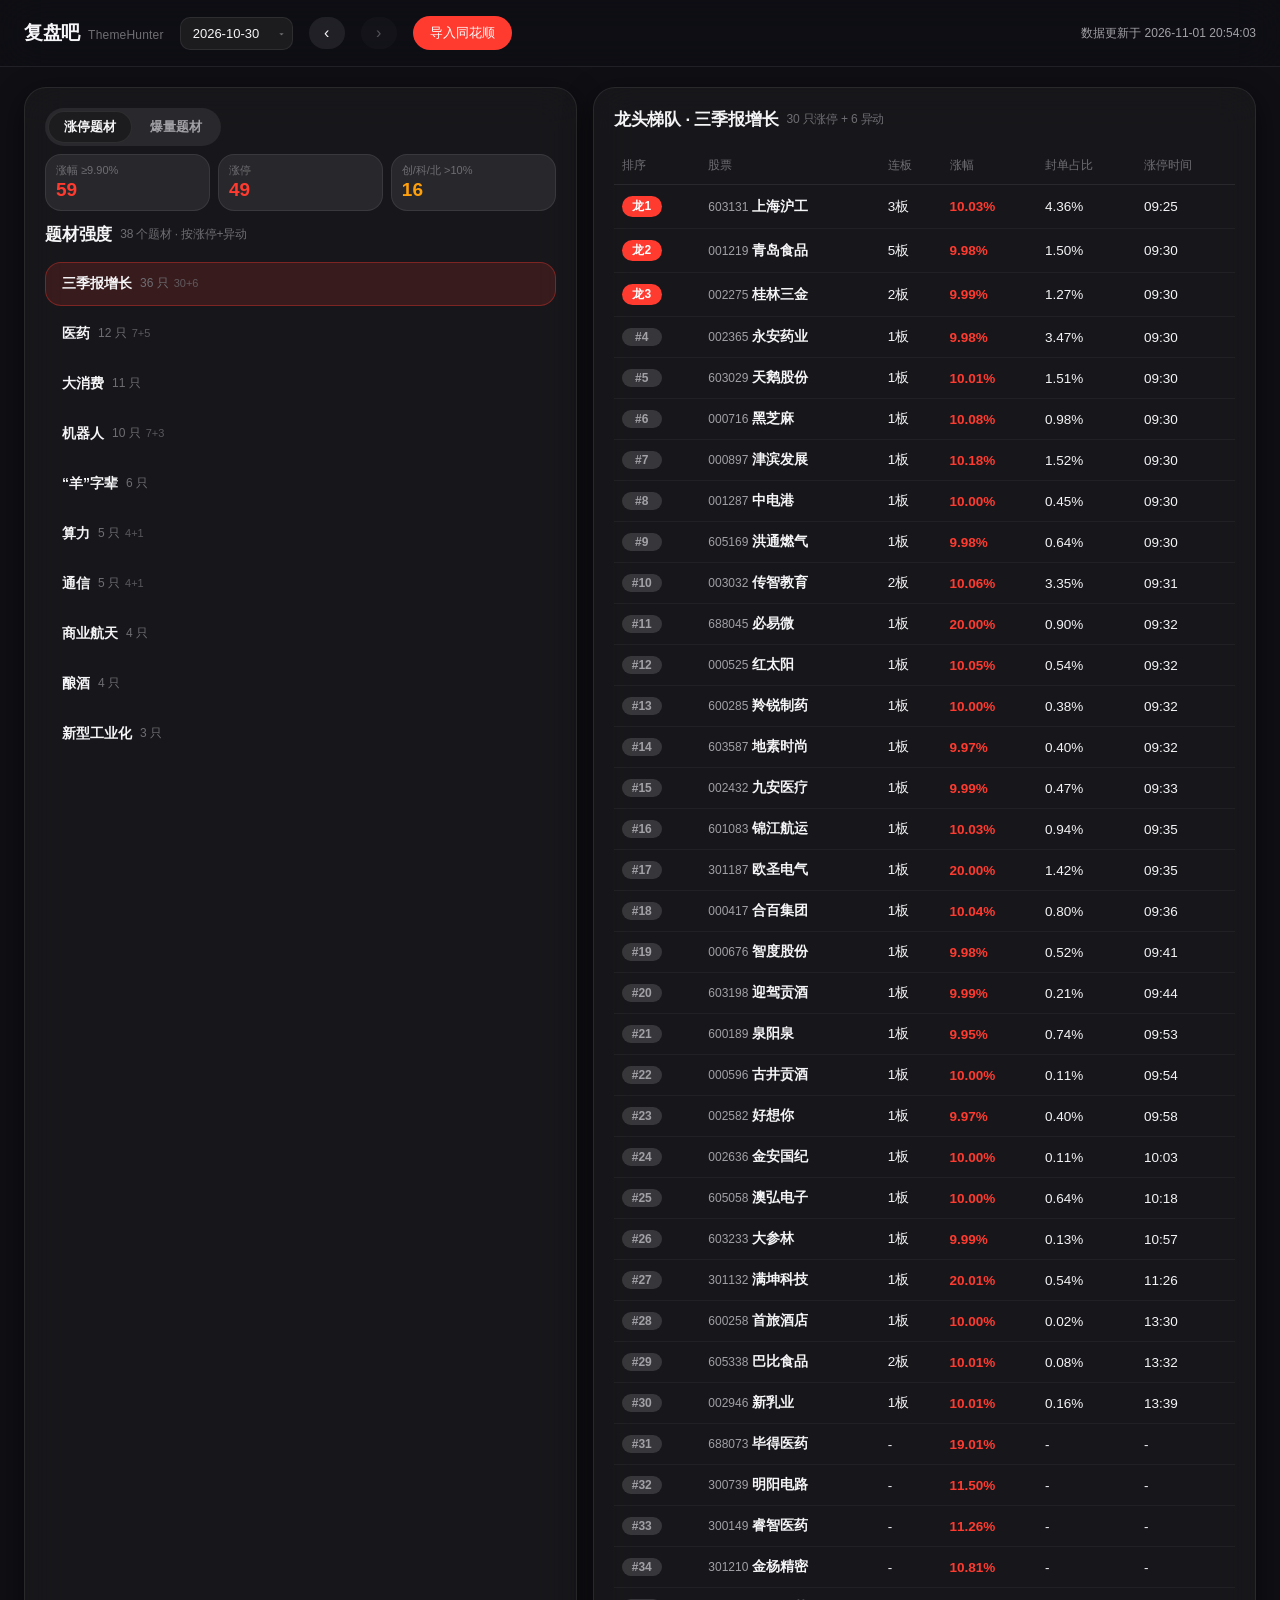
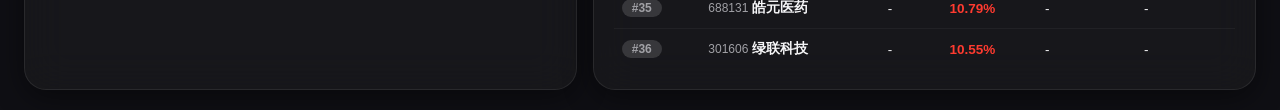
==== commit f61d3991: "导入复盘吧（含静态站 + 框架同步）" ====
--- a/docs/index.html
+++ b/docs/index.html
@@ -3,7 +3,7 @@
 <head>
 <meta charset="UTF-8">
 <meta name="viewport" content="width=device-width, initial-scale=1.0, viewport-fit=cover">
-<meta name="app-version" content="2">
+<meta name="app-version" content="3">
 <meta name="theme-color" content="#0f0f14" media="(prefers-color-scheme: dark)">
 <meta name="theme-color" content="#f2f2f7" media="(prefers-color-scheme: light)">
 <meta name="mobile-web-app-capable" content="yes">
@@ -14,7 +14,7 @@
 <link rel="manifest" href="./manifest.json">
 <link rel="apple-touch-icon" href="[data-uri]">
 <title>复盘吧 · ThemeHunter</title>
-<link rel="stylesheet" href="./style.css?v=2">
+<link rel="stylesheet" href="./style.css?v=3">
 </head>
 <body class="static-page">
 <header>
@@ -34,6 +34,16 @@
 
 <main>
   <section class="left">
+    <div class="seg left-scope" id="viewScope">
+      <button class="seg-btn on" data-view="zt">涨停题材</button>
+      <button class="seg-btn" data-view="burst">爆量题材</button>
+    </div>
+    <div class="seg seg-mult" id="burstMult" hidden>
+      <button class="seg-btn on" data-mult="2">≥2倍</button>
+      <button class="seg-btn" data-mult="3">≥3倍</button>
+    </div>
+    <div class="bd-hint" id="burstHint" hidden></div>
+
     <div class="breadth" id="breadth">
       <div class="bd-card" id="bdUpCard">
         <span class="bd-label">涨幅 ≥9.90%</span>
@@ -49,7 +59,7 @@
       </div>
     </div>
     <div class="bd-hint" id="bdHint"></div>
-    <h2>题材强度 <span id="themeCount"></span></h2>
+    <h2><b id="themeHeadLabel">题材强度</b> <span id="themeCount"></span></h2>
     <div id="themeList"></div>
     <div class="unassigned" id="unassignedBox" hidden>
       <div class="unassigned-head">未归纳个股 <b id="unassignedCount">0</b></div>
@@ -66,6 +76,15 @@
         <tr>
           <th>排序</th><th>股票</th><th>连板</th><th>涨幅</th>
           <th>封单占比</th><th>涨停时间</th>
+        </tr>
+      </thead>
+      <tbody></tbody>
+    </table>
+    <table id="burstTable" hidden>
+      <thead>
+        <tr>
+          <th>股票</th><th>涨幅</th><th>今日量</th>
+          <th>基准量</th><th>倍数</th><th>基准日</th>
         </tr>
       </thead>
       <tbody></tbody>
@@ -100,6 +119,6 @@
   </div>
 </div>
 
-<script src="./static.js?v=2"></script>
+<script src="./static.js?v=3"></script>
 </body>
 </html>
--- a/docs/style.css
+++ b/docs/style.css
@@ -626,6 +626,45 @@
 #leaderTable tbody tr:hover { background: var(--fill-line); }
 #leaderTable tbody tr:last-child td { border-bottom: none; }
 
+/* ---------- 爆量题材（只读版，与桌面版保持同一套外观） ---------- */
+#burstTable { width: 100%; border-collapse: separate; border-spacing: 0; }
+#burstTable th {
+  text-align: left; padding: 10px 8px; white-space: nowrap;
+  color: var(--text-tertiary); font-size: 12px; font-weight: 500;
+  border-bottom: 1px solid var(--glass-border);
+}
+#burstTable td {
+  padding: 11px 8px; white-space: nowrap;
+  font-size: 13.5px;
+  border-bottom: 1px solid var(--fill-line);
+}
+#burstTable tbody tr { transition: background 0.15s var(--ease-expo); }
+#burstTable tbody tr:hover { background: var(--fill-line); }
+#burstTable tbody tr:last-child td { border-bottom: none; }
+
+.left-scope { margin-bottom: var(--s2); }
+.seg-mult { margin-bottom: var(--s2); }
+/* .seg 自带 display:inline-flex，会盖掉 hidden 的 display:none —— 必须显式压回 */
+.seg[hidden] { display: none; }
+.bd-hint.warn { color: var(--gold); }
+
+.theme-item .t-ratio {
+  font-style: normal; margin-left: 5px;
+  color: var(--gold); font-weight: 700;
+  font-variant-numeric: tabular-nums;
+}
+
+body.burst #unassignedBox { display: none !important; }
+
+.burst-ratio { color: var(--gold); font-weight: 700; font-variant-numeric: tabular-nums; }
+.burst-vol { color: var(--text-secondary); font-variant-numeric: tabular-nums; }
+.burst-date { color: var(--text-tertiary); font-variant-numeric: tabular-nums; }
+.burst-src {
+  margin-left: 5px; font-size: 10px; padding: 1px 6px;
+  border-radius: var(--r-pill); background: var(--fill-2);
+  color: var(--text-tertiary);
+}
+
 .rank-badge {
   display: inline-block; min-width: 40px; text-align: center;
   background: var(--up); color: #fff;
